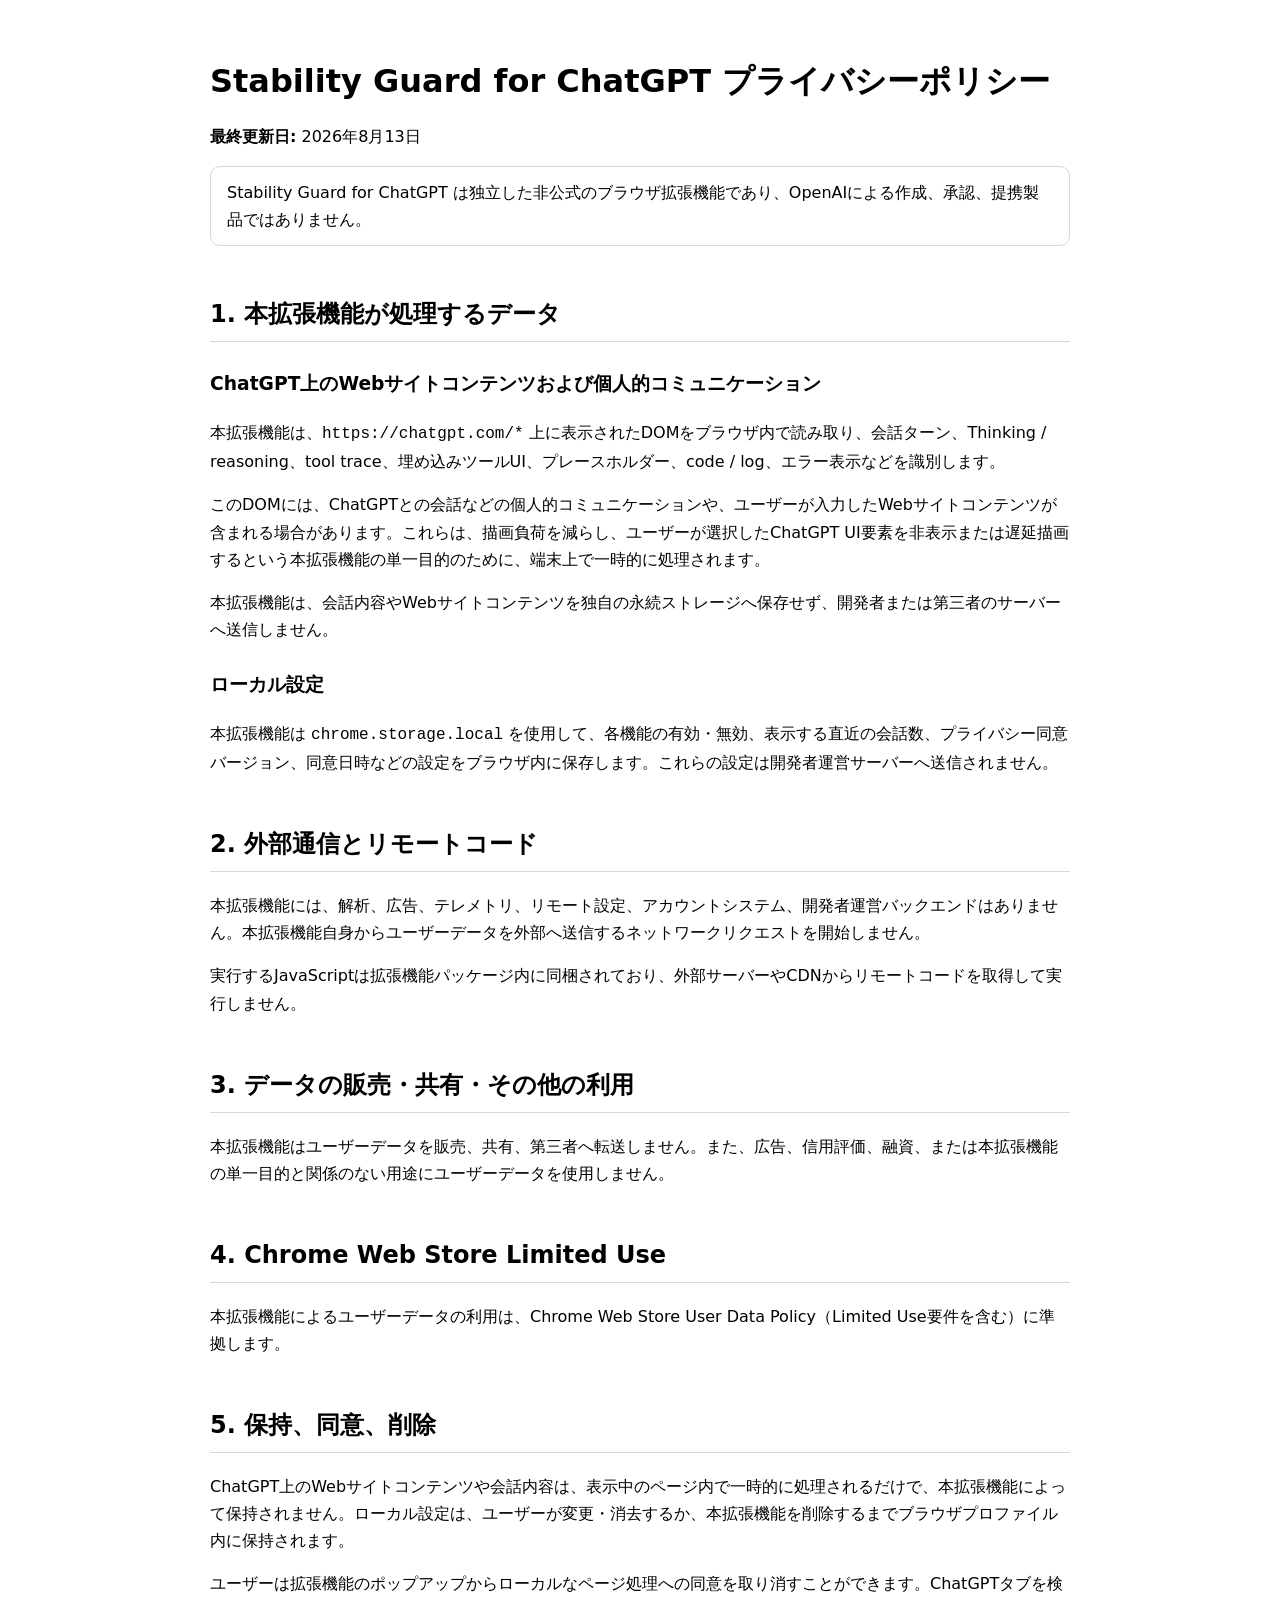
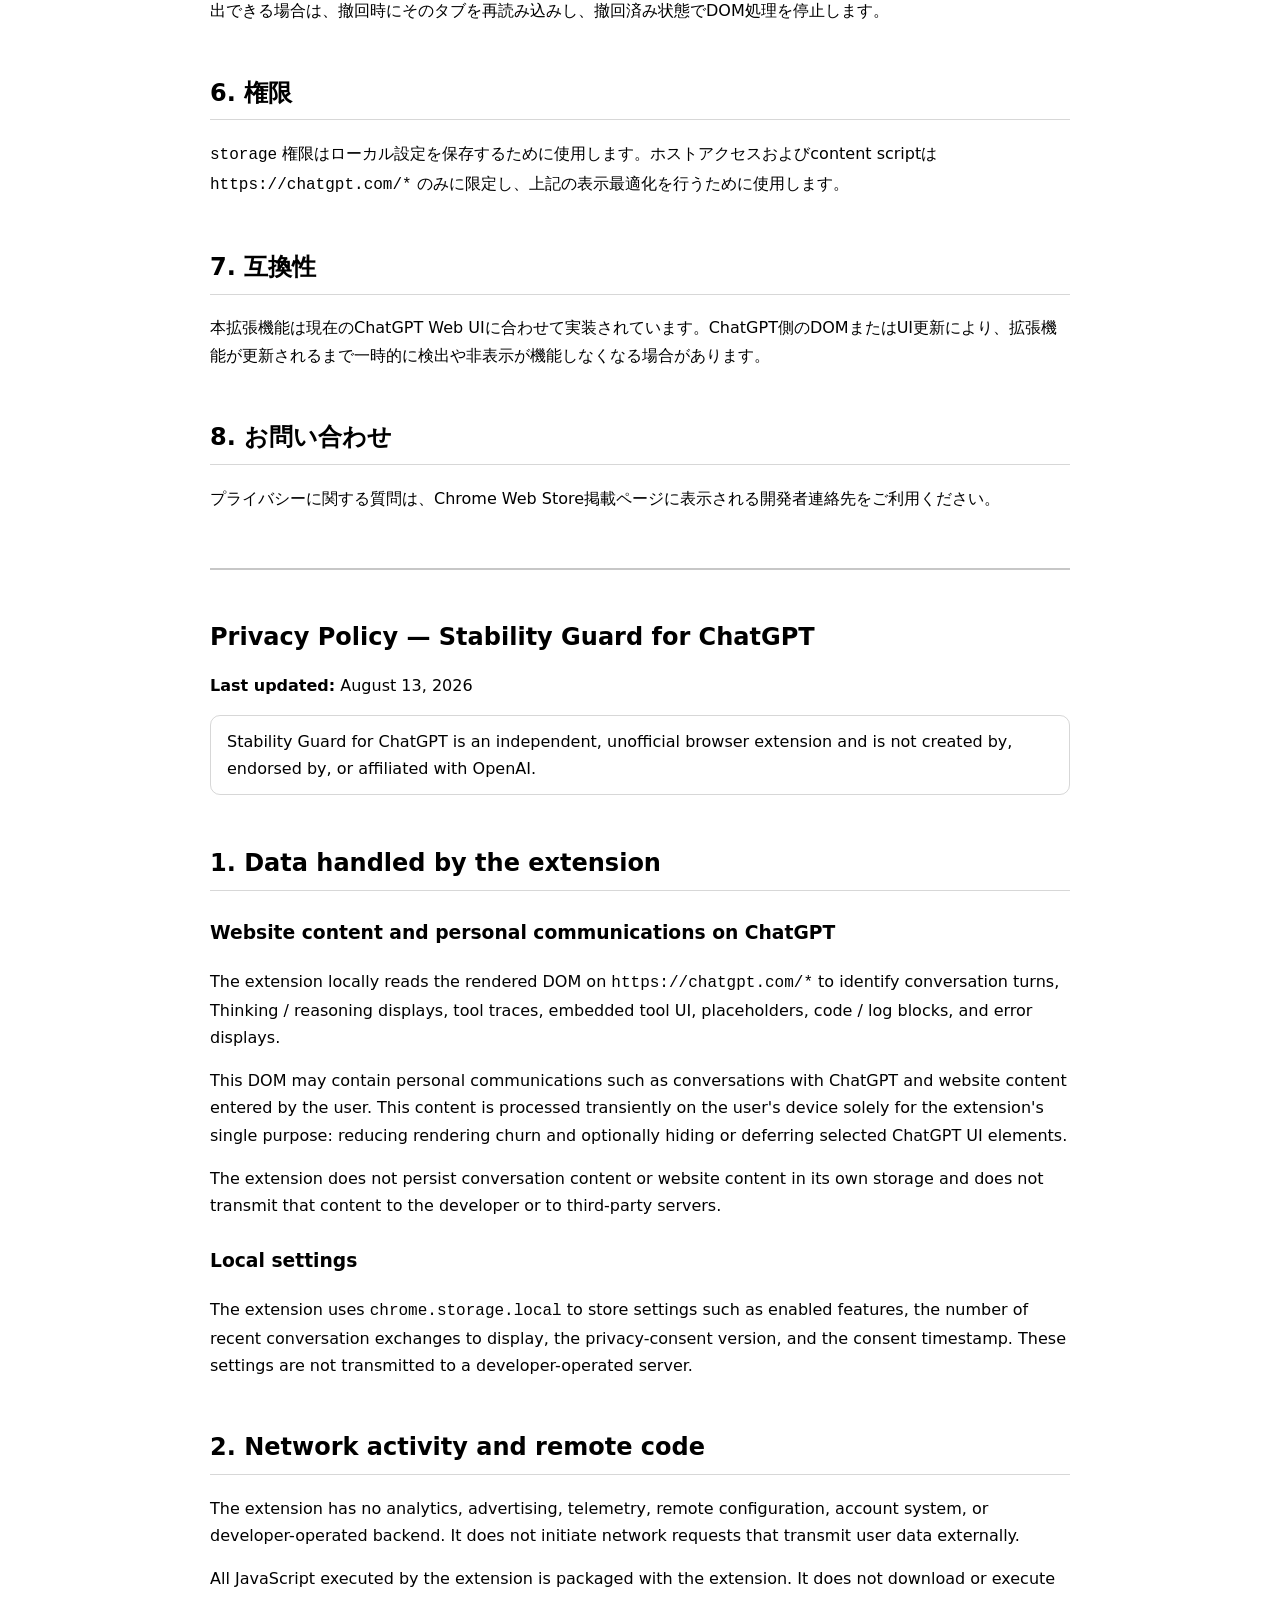
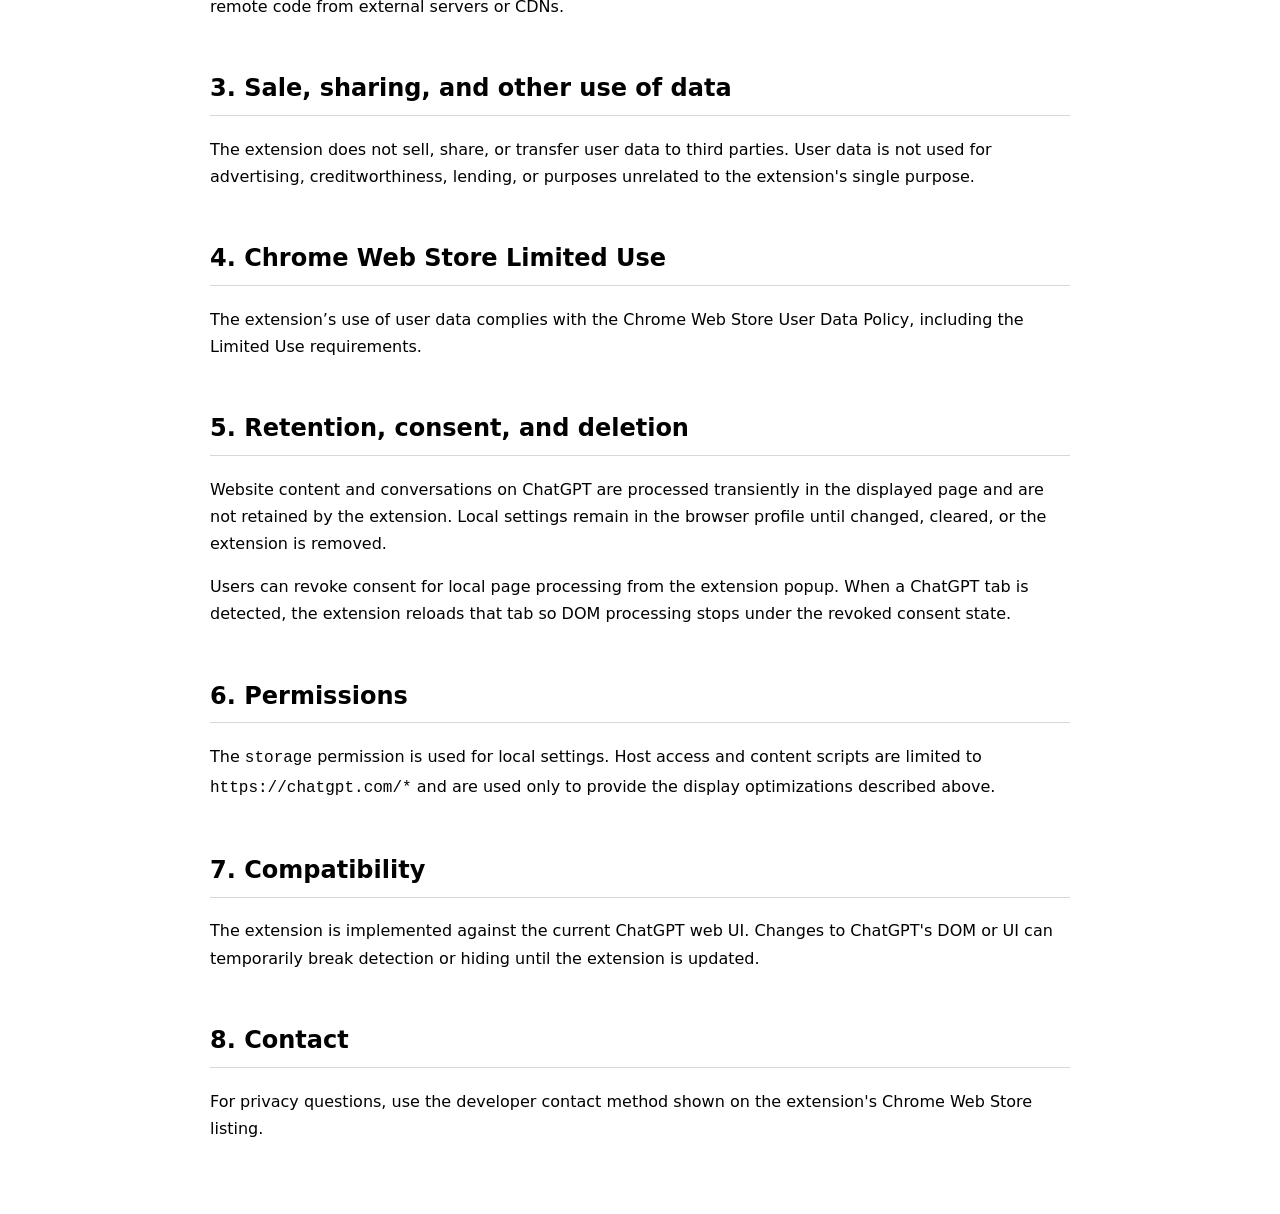
==== docs/index.html @ 3f525723 "Publish privacy policy with GitHub Pages" ====
<!doctype html>
<html lang="ja">
<head>
  <meta charset="utf-8">
  <meta name="viewport" content="width=device-width, initial-scale=1">
  <meta name="color-scheme" content="light dark">
  <title>Privacy Policy — Stability Guard for ChatGPT</title>
  <style>
    :root { font-family: system-ui, -apple-system, BlinkMacSystemFont, "Segoe UI", sans-serif; line-height: 1.7; }
    body { max-width: 860px; margin: 0 auto; padding: 40px 24px 72px; }
    h1 { line-height: 1.25; }
    h2 { margin-top: 2em; border-bottom: 1px solid #8885; padding-bottom: .25em; }
    h3 { margin-top: 1.4em; }
    code { font-family: ui-monospace, SFMono-Regular, Consolas, monospace; }
    .note { padding: 12px 16px; border: 1px solid #8885; border-radius: 10px; }
    .lang { margin-top: 3.5em; padding-top: 2em; border-top: 2px solid #8887; }
    a { color: #0b67c2; }
    @media (prefers-color-scheme: dark) { a { color: #7ab8ff; } }
  </style>
</head>
<body>
  <h1>Stability Guard for ChatGPT プライバシーポリシー</h1>
  <p><strong>最終更新日:</strong> 2026年8月13日</p>
  <p class="note">Stability Guard for ChatGPT は独立した非公式のブラウザ拡張機能であり、OpenAIによる作成、承認、提携製品ではありません。</p>

  <h2>1. 本拡張機能が処理するデータ</h2>
  <h3>ChatGPT上のWebサイトコンテンツおよび個人的コミュニケーション</h3>
  <p>本拡張機能は、<code>https://chatgpt.com/*</code> 上に表示されたDOMをブラウザ内で読み取り、会話ターン、Thinking / reasoning、tool trace、埋め込みツールUI、プレースホルダー、code / log、エラー表示などを識別します。</p>
  <p>このDOMには、ChatGPTとの会話などの個人的コミュニケーションや、ユーザーが入力したWebサイトコンテンツが含まれる場合があります。これらは、描画負荷を減らし、ユーザーが選択したChatGPT UI要素を非表示または遅延描画するという本拡張機能の単一目的のために、端末上で一時的に処理されます。</p>
  <p>本拡張機能は、会話内容やWebサイトコンテンツを独自の永続ストレージへ保存せず、開発者または第三者のサーバーへ送信しません。</p>

  <h3>ローカル設定</h3>
  <p>本拡張機能は <code>chrome.storage.local</code> を使用して、各機能の有効・無効、表示する直近の会話数、プライバシー同意バージョン、同意日時などの設定をブラウザ内に保存します。これらの設定は開発者運営サーバーへ送信されません。</p>

  <h2>2. 外部通信とリモートコード</h2>
  <p>本拡張機能には、解析、広告、テレメトリ、リモート設定、アカウントシステム、開発者運営バックエンドはありません。本拡張機能自身からユーザーデータを外部へ送信するネットワークリクエストを開始しません。</p>
  <p>実行するJavaScriptは拡張機能パッケージ内に同梱されており、外部サーバーやCDNからリモートコードを取得して実行しません。</p>

  <h2>3. データの販売・共有・その他の利用</h2>
  <p>本拡張機能はユーザーデータを販売、共有、第三者へ転送しません。また、広告、信用評価、融資、または本拡張機能の単一目的と関係のない用途にユーザーデータを使用しません。</p>

  <h2>4. Chrome Web Store Limited Use</h2>
  <p>本拡張機能によるユーザーデータの利用は、Chrome Web Store User Data Policy（Limited Use要件を含む）に準拠します。</p>

  <h2>5. 保持、同意、削除</h2>
  <p>ChatGPT上のWebサイトコンテンツや会話内容は、表示中のページ内で一時的に処理されるだけで、本拡張機能によって保持されません。ローカル設定は、ユーザーが変更・消去するか、本拡張機能を削除するまでブラウザプロファイル内に保持されます。</p>
  <p>ユーザーは拡張機能のポップアップからローカルなページ処理への同意を取り消すことができます。ChatGPTタブを検出できる場合は、撤回時にそのタブを再読み込みし、撤回済み状態でDOM処理を停止します。</p>

  <h2>6. 権限</h2>
  <p><code>storage</code> 権限はローカル設定を保存するために使用します。ホストアクセスおよびcontent scriptは <code>https://chatgpt.com/*</code> のみに限定し、上記の表示最適化を行うために使用します。</p>

  <h2>7. 互換性</h2>
  <p>本拡張機能は現在のChatGPT Web UIに合わせて実装されています。ChatGPT側のDOMまたはUI更新により、拡張機能が更新されるまで一時的に検出や非表示が機能しなくなる場合があります。</p>

  <h2>8. お問い合わせ</h2>
  <p>プライバシーに関する質問は、Chrome Web Store掲載ページに表示される開発者連絡先をご利用ください。</p>

  <section class="lang" lang="en">
    <h1>Privacy Policy — Stability Guard for ChatGPT</h1>
    <p><strong>Last updated:</strong> August 13, 2026</p>
    <p class="note">Stability Guard for ChatGPT is an independent, unofficial browser extension and is not created by, endorsed by, or affiliated with OpenAI.</p>

    <h2>1. Data handled by the extension</h2>
    <h3>Website content and personal communications on ChatGPT</h3>
    <p>The extension locally reads the rendered DOM on <code>https://chatgpt.com/*</code> to identify conversation turns, Thinking / reasoning displays, tool traces, embedded tool UI, placeholders, code / log blocks, and error displays.</p>
    <p>This DOM may contain personal communications such as conversations with ChatGPT and website content entered by the user. This content is processed transiently on the user's device solely for the extension's single purpose: reducing rendering churn and optionally hiding or deferring selected ChatGPT UI elements.</p>
    <p>The extension does not persist conversation content or website content in its own storage and does not transmit that content to the developer or to third-party servers.</p>

    <h3>Local settings</h3>
    <p>The extension uses <code>chrome.storage.local</code> to store settings such as enabled features, the number of recent conversation exchanges to display, the privacy-consent version, and the consent timestamp. These settings are not transmitted to a developer-operated server.</p>

    <h2>2. Network activity and remote code</h2>
    <p>The extension has no analytics, advertising, telemetry, remote configuration, account system, or developer-operated backend. It does not initiate network requests that transmit user data externally.</p>
    <p>All JavaScript executed by the extension is packaged with the extension. It does not download or execute remote code from external servers or CDNs.</p>

    <h2>3. Sale, sharing, and other use of data</h2>
    <p>The extension does not sell, share, or transfer user data to third parties. User data is not used for advertising, creditworthiness, lending, or purposes unrelated to the extension's single purpose.</p>

    <h2>4. Chrome Web Store Limited Use</h2>
    <p>The extension’s use of user data complies with the Chrome Web Store User Data Policy, including the Limited Use requirements.</p>

    <h2>5. Retention, consent, and deletion</h2>
    <p>Website content and conversations on ChatGPT are processed transiently in the displayed page and are not retained by the extension. Local settings remain in the browser profile until changed, cleared, or the extension is removed.</p>
    <p>Users can revoke consent for local page processing from the extension popup. When a ChatGPT tab is detected, the extension reloads that tab so DOM processing stops under the revoked consent state.</p>

    <h2>6. Permissions</h2>
    <p>The <code>storage</code> permission is used for local settings. Host access and content scripts are limited to <code>https://chatgpt.com/*</code> and are used only to provide the display optimizations described above.</p>

    <h2>7. Compatibility</h2>
    <p>The extension is implemented against the current ChatGPT web UI. Changes to ChatGPT's DOM or UI can temporarily break detection or hiding until the extension is updated.</p>

    <h2>8. Contact</h2>
    <p>For privacy questions, use the developer contact method shown on the extension's Chrome Web Store listing.</p>
  </section>
</body>
</html>
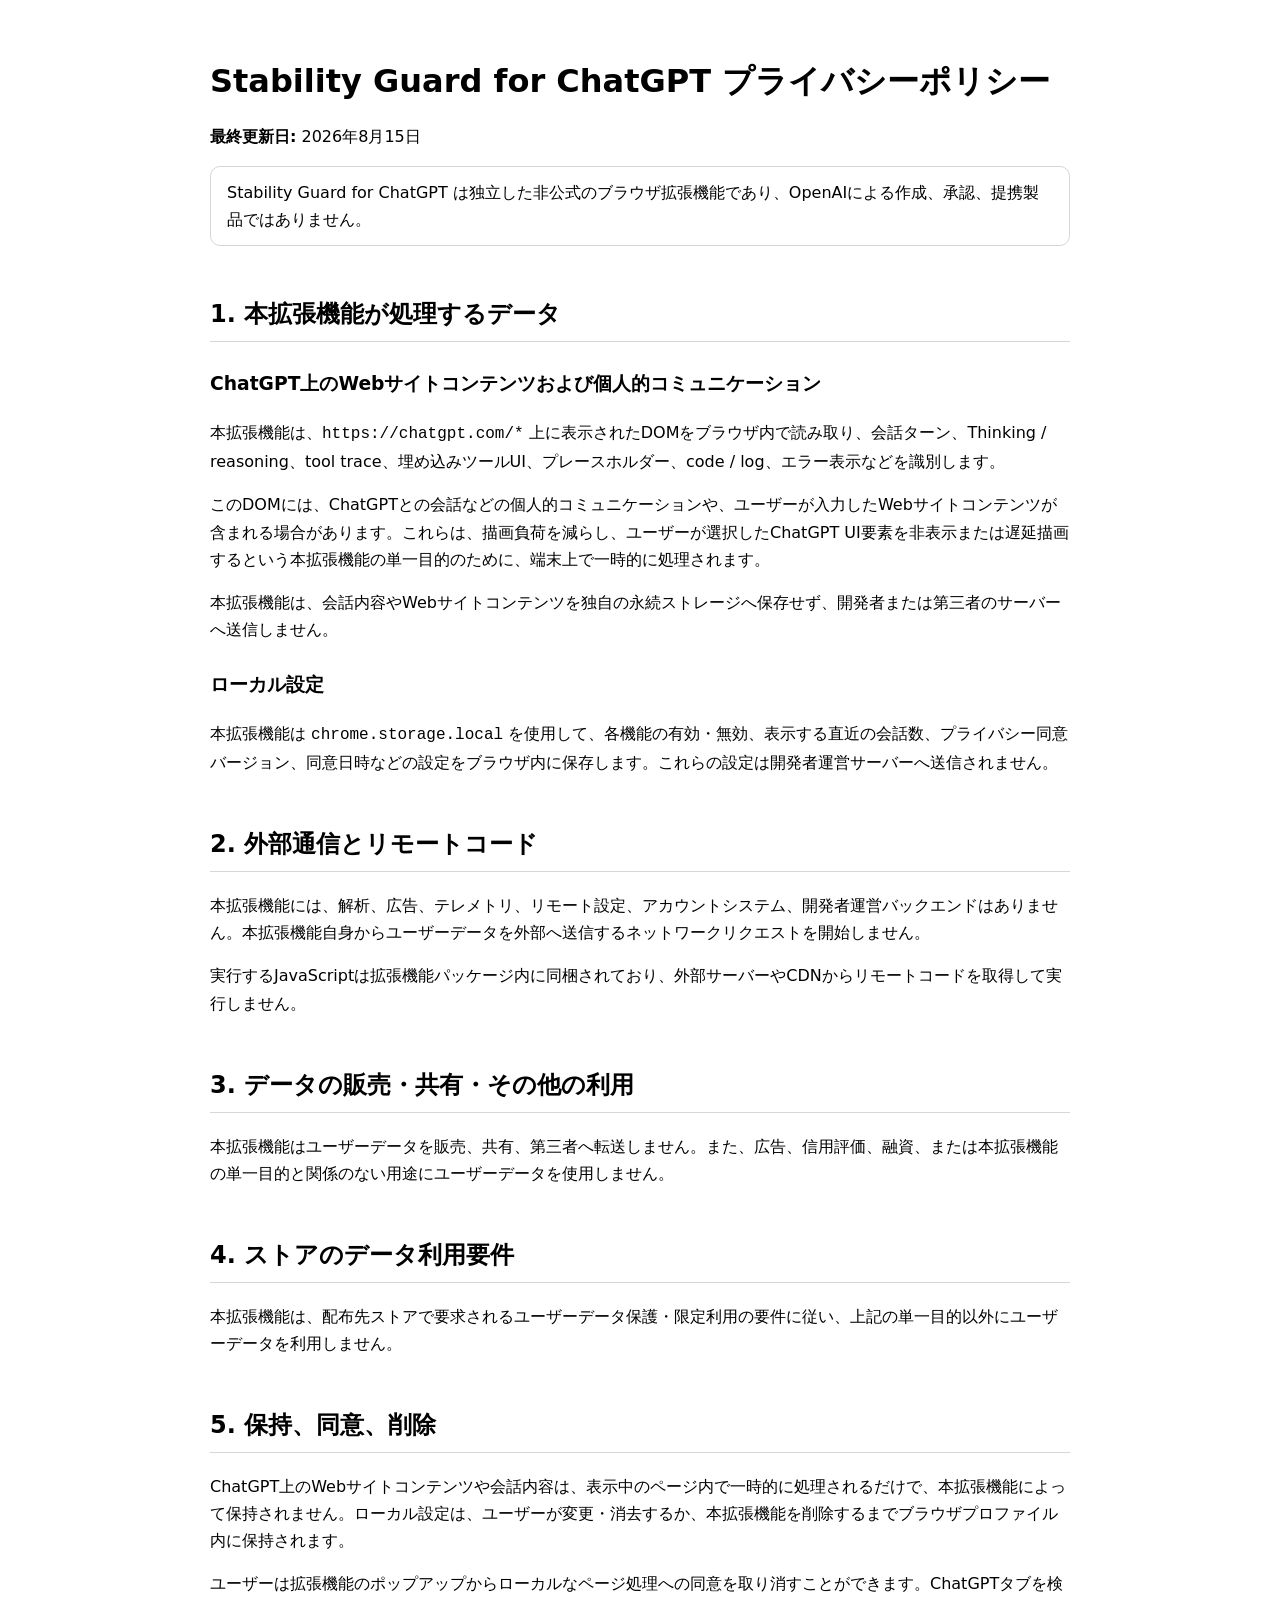
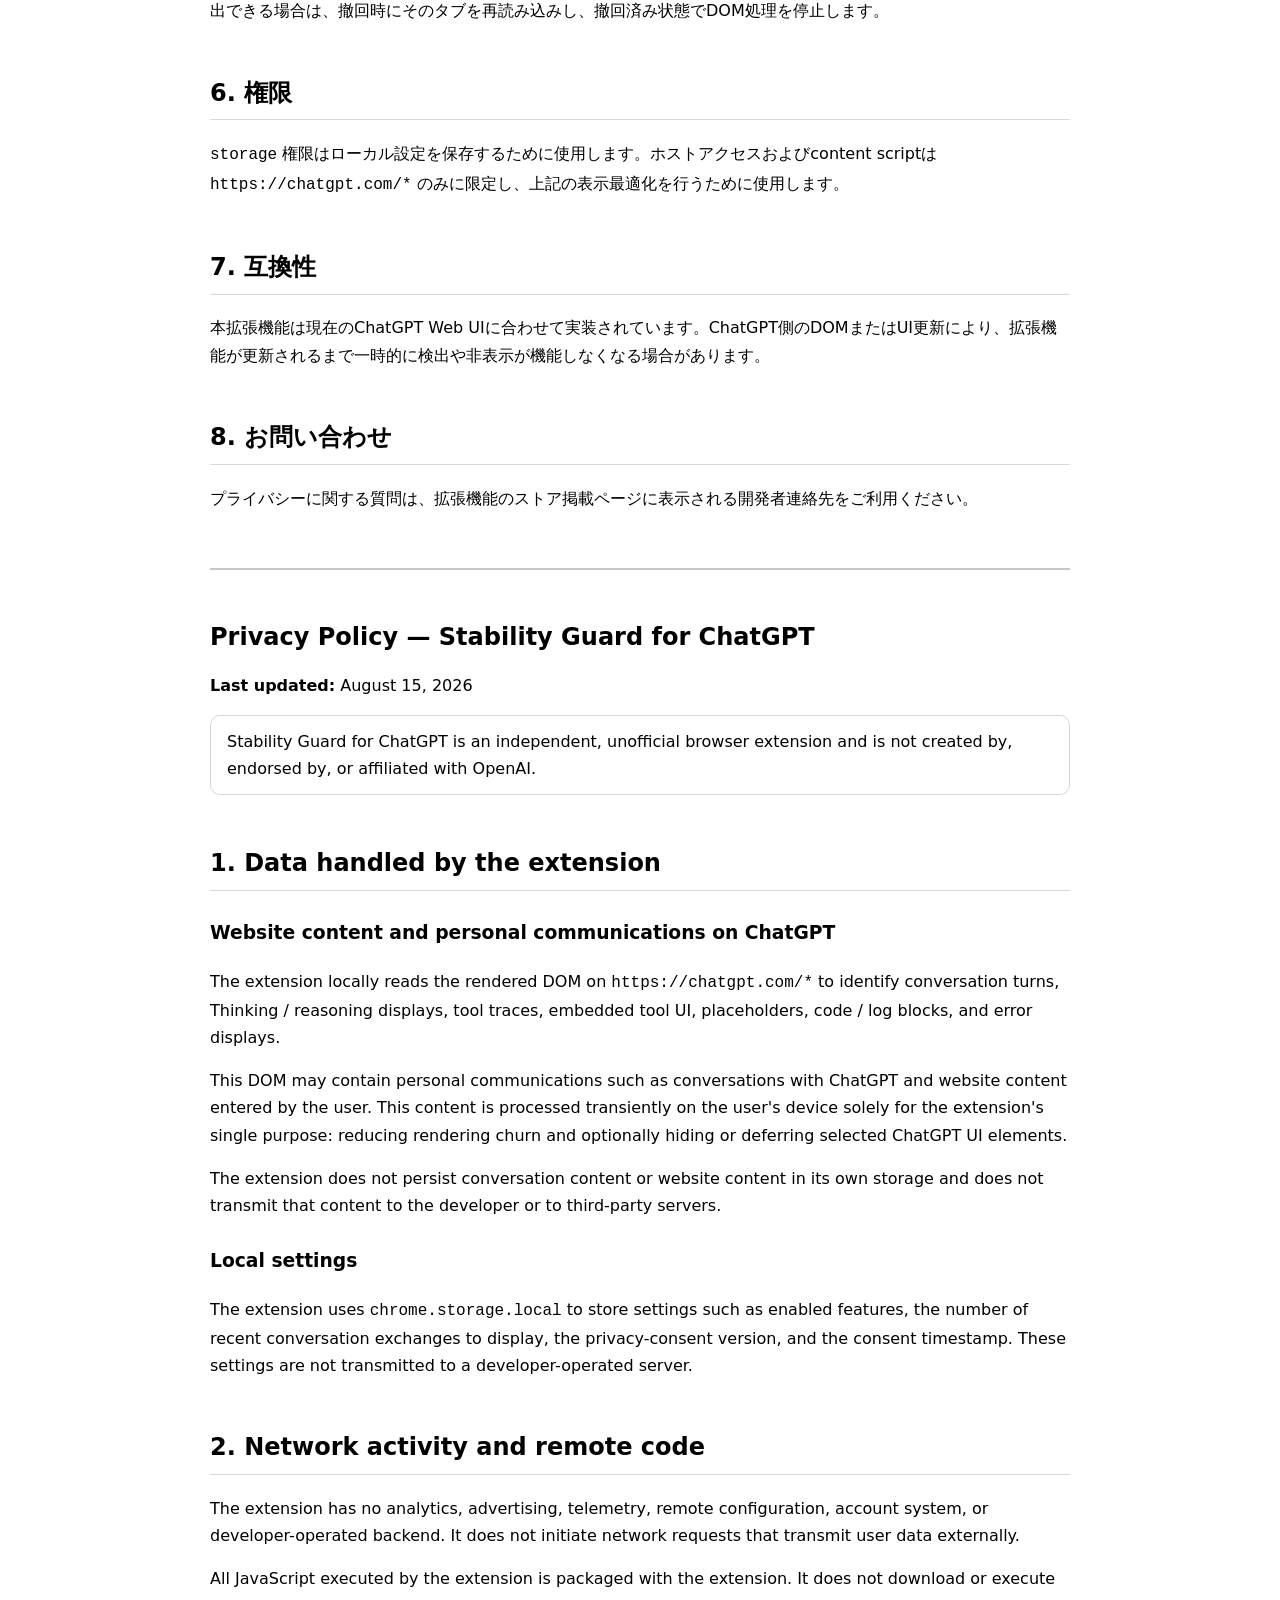
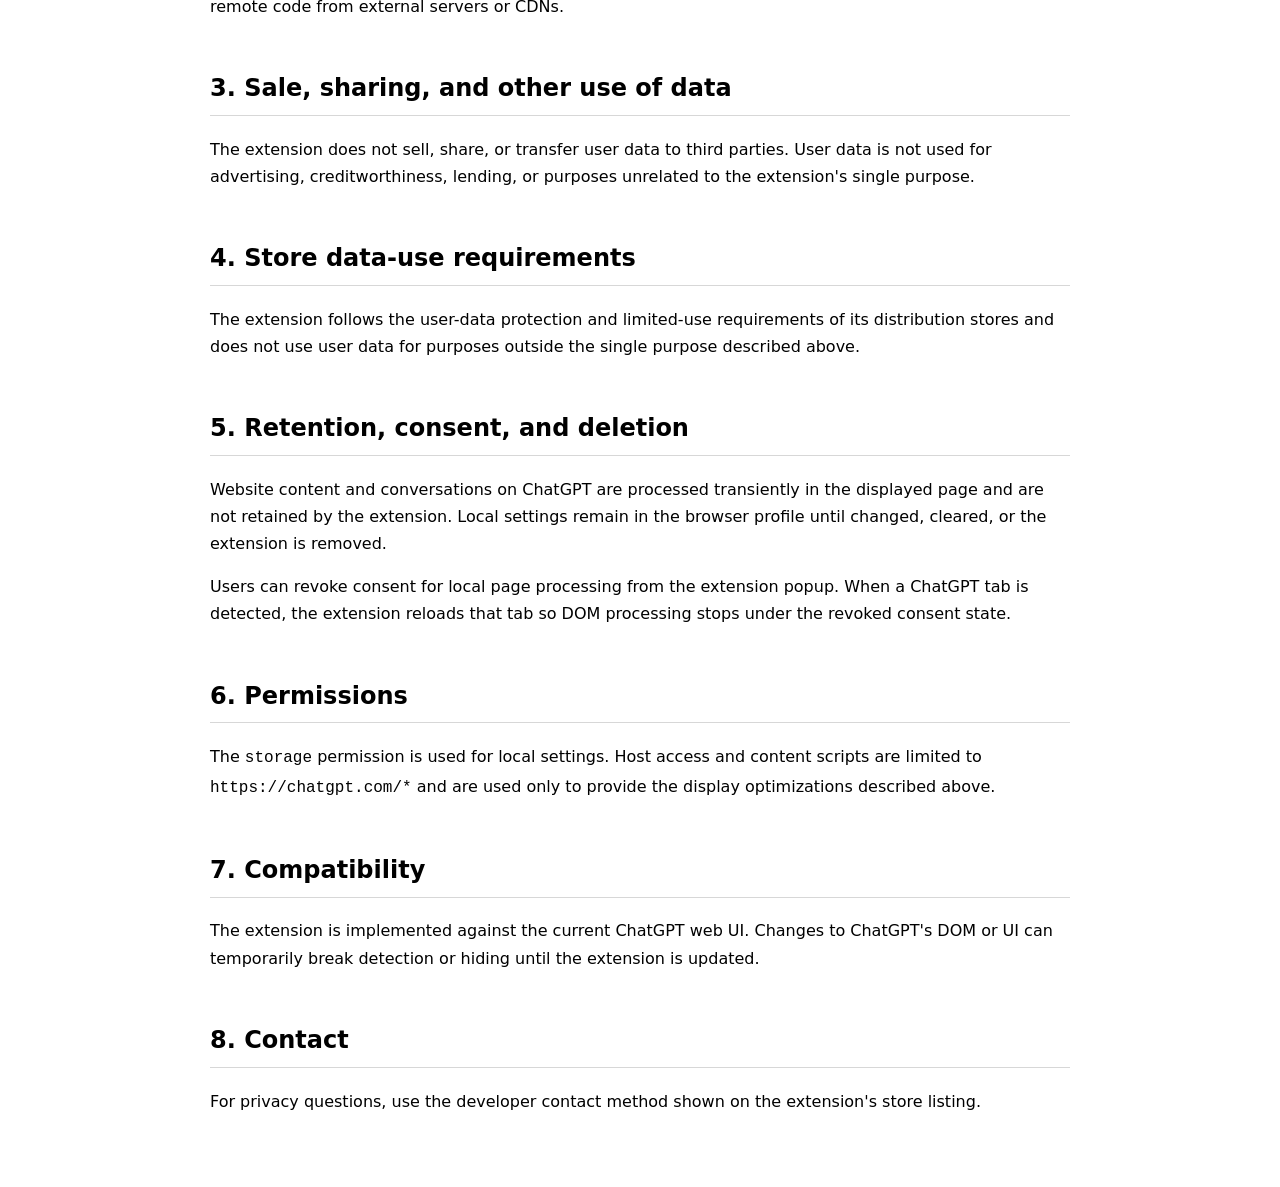
==== commit 928d7653: "Prepare Edge store privacy metadata" ====
--- a/docs/index.html
+++ b/docs/index.html
@@ -20,7 +20,7 @@
 </head>
 <body>
   <h1>Stability Guard for ChatGPT プライバシーポリシー</h1>
-  <p><strong>最終更新日:</strong> 2026年8月13日</p>
+  <p><strong>最終更新日:</strong> 2026年8月15日</p>
   <p class="note">Stability Guard for ChatGPT は独立した非公式のブラウザ拡張機能であり、OpenAIによる作成、承認、提携製品ではありません。</p>
 
   <h2>1. 本拡張機能が処理するデータ</h2>
@@ -39,8 +39,8 @@
   <h2>3. データの販売・共有・その他の利用</h2>
   <p>本拡張機能はユーザーデータを販売、共有、第三者へ転送しません。また、広告、信用評価、融資、または本拡張機能の単一目的と関係のない用途にユーザーデータを使用しません。</p>
 
-  <h2>4. Chrome Web Store Limited Use</h2>
-  <p>本拡張機能によるユーザーデータの利用は、Chrome Web Store User Data Policy（Limited Use要件を含む）に準拠します。</p>
+  <h2>4. ストアのデータ利用要件</h2>
+  <p>本拡張機能は、配布先ストアで要求されるユーザーデータ保護・限定利用の要件に従い、上記の単一目的以外にユーザーデータを利用しません。</p>
 
   <h2>5. 保持、同意、削除</h2>
   <p>ChatGPT上のWebサイトコンテンツや会話内容は、表示中のページ内で一時的に処理されるだけで、本拡張機能によって保持されません。ローカル設定は、ユーザーが変更・消去するか、本拡張機能を削除するまでブラウザプロファイル内に保持されます。</p>
@@ -53,11 +53,11 @@
   <p>本拡張機能は現在のChatGPT Web UIに合わせて実装されています。ChatGPT側のDOMまたはUI更新により、拡張機能が更新されるまで一時的に検出や非表示が機能しなくなる場合があります。</p>
 
   <h2>8. お問い合わせ</h2>
-  <p>プライバシーに関する質問は、Chrome Web Store掲載ページに表示される開発者連絡先をご利用ください。</p>
+  <p>プライバシーに関する質問は、拡張機能のストア掲載ページに表示される開発者連絡先をご利用ください。</p>
 
   <section class="lang" lang="en">
     <h1>Privacy Policy — Stability Guard for ChatGPT</h1>
-    <p><strong>Last updated:</strong> August 13, 2026</p>
+    <p><strong>Last updated:</strong> August 15, 2026</p>
     <p class="note">Stability Guard for ChatGPT is an independent, unofficial browser extension and is not created by, endorsed by, or affiliated with OpenAI.</p>
 
     <h2>1. Data handled by the extension</h2>
@@ -76,8 +76,8 @@
     <h2>3. Sale, sharing, and other use of data</h2>
     <p>The extension does not sell, share, or transfer user data to third parties. User data is not used for advertising, creditworthiness, lending, or purposes unrelated to the extension's single purpose.</p>
 
-    <h2>4. Chrome Web Store Limited Use</h2>
-    <p>The extension’s use of user data complies with the Chrome Web Store User Data Policy, including the Limited Use requirements.</p>
+    <h2>4. Store data-use requirements</h2>
+    <p>The extension follows the user-data protection and limited-use requirements of its distribution stores and does not use user data for purposes outside the single purpose described above.</p>
 
     <h2>5. Retention, consent, and deletion</h2>
     <p>Website content and conversations on ChatGPT are processed transiently in the displayed page and are not retained by the extension. Local settings remain in the browser profile until changed, cleared, or the extension is removed.</p>
@@ -90,7 +90,7 @@
     <p>The extension is implemented against the current ChatGPT web UI. Changes to ChatGPT's DOM or UI can temporarily break detection or hiding until the extension is updated.</p>
 
     <h2>8. Contact</h2>
-    <p>For privacy questions, use the developer contact method shown on the extension's Chrome Web Store listing.</p>
+    <p>For privacy questions, use the developer contact method shown on the extension's store listing.</p>
   </section>
 </body>
 </html>
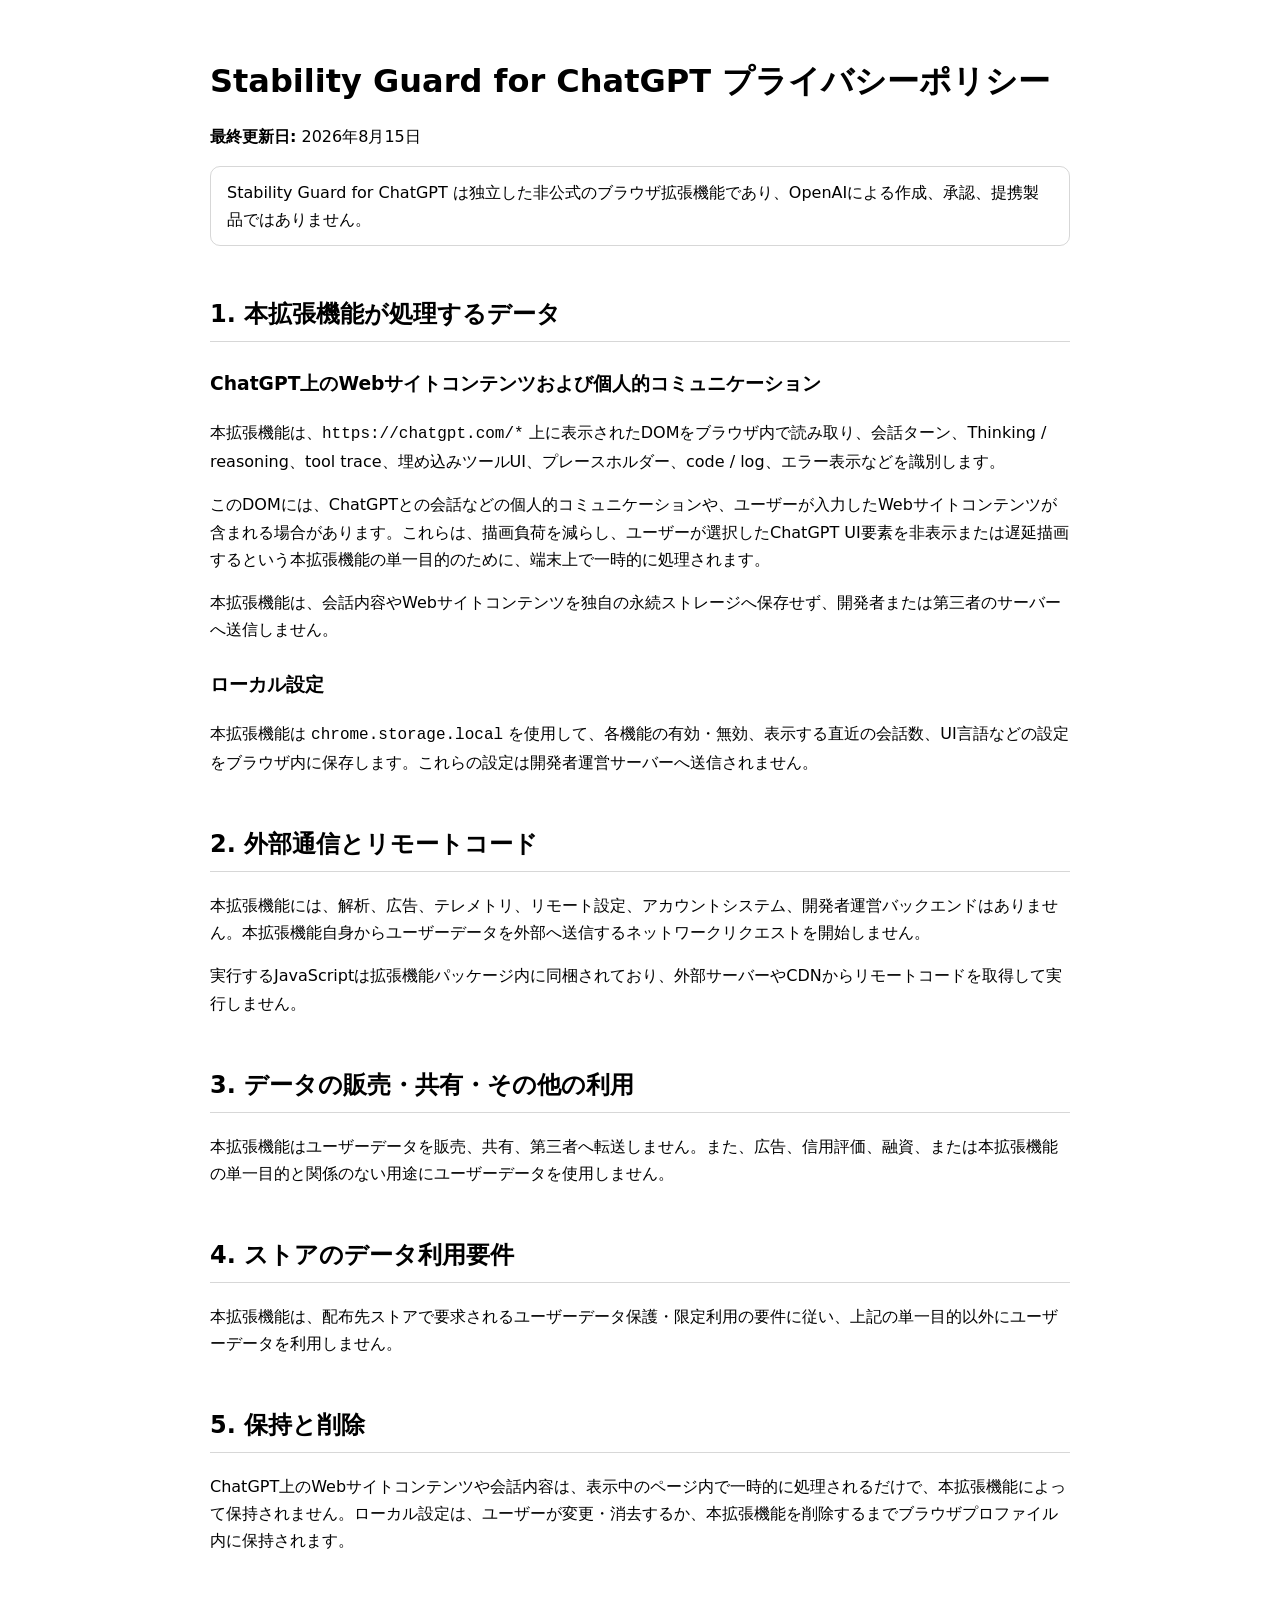
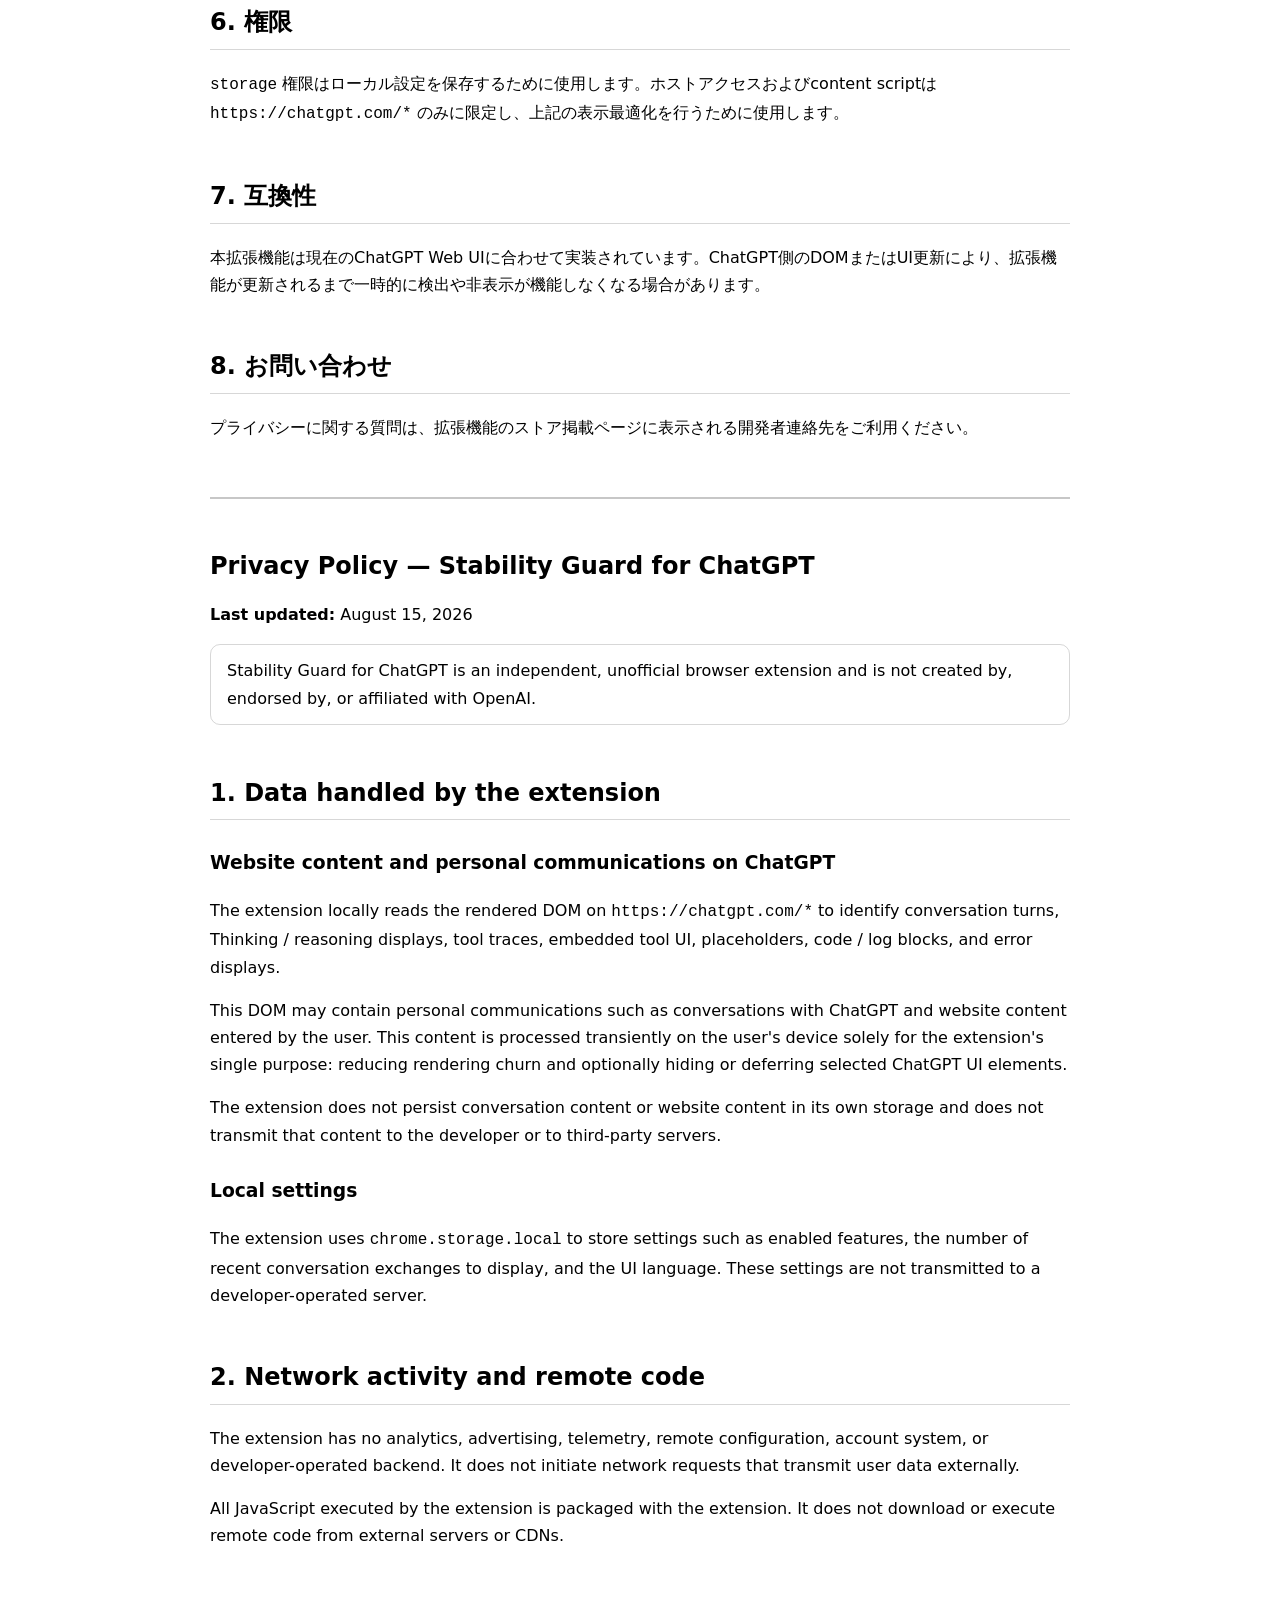
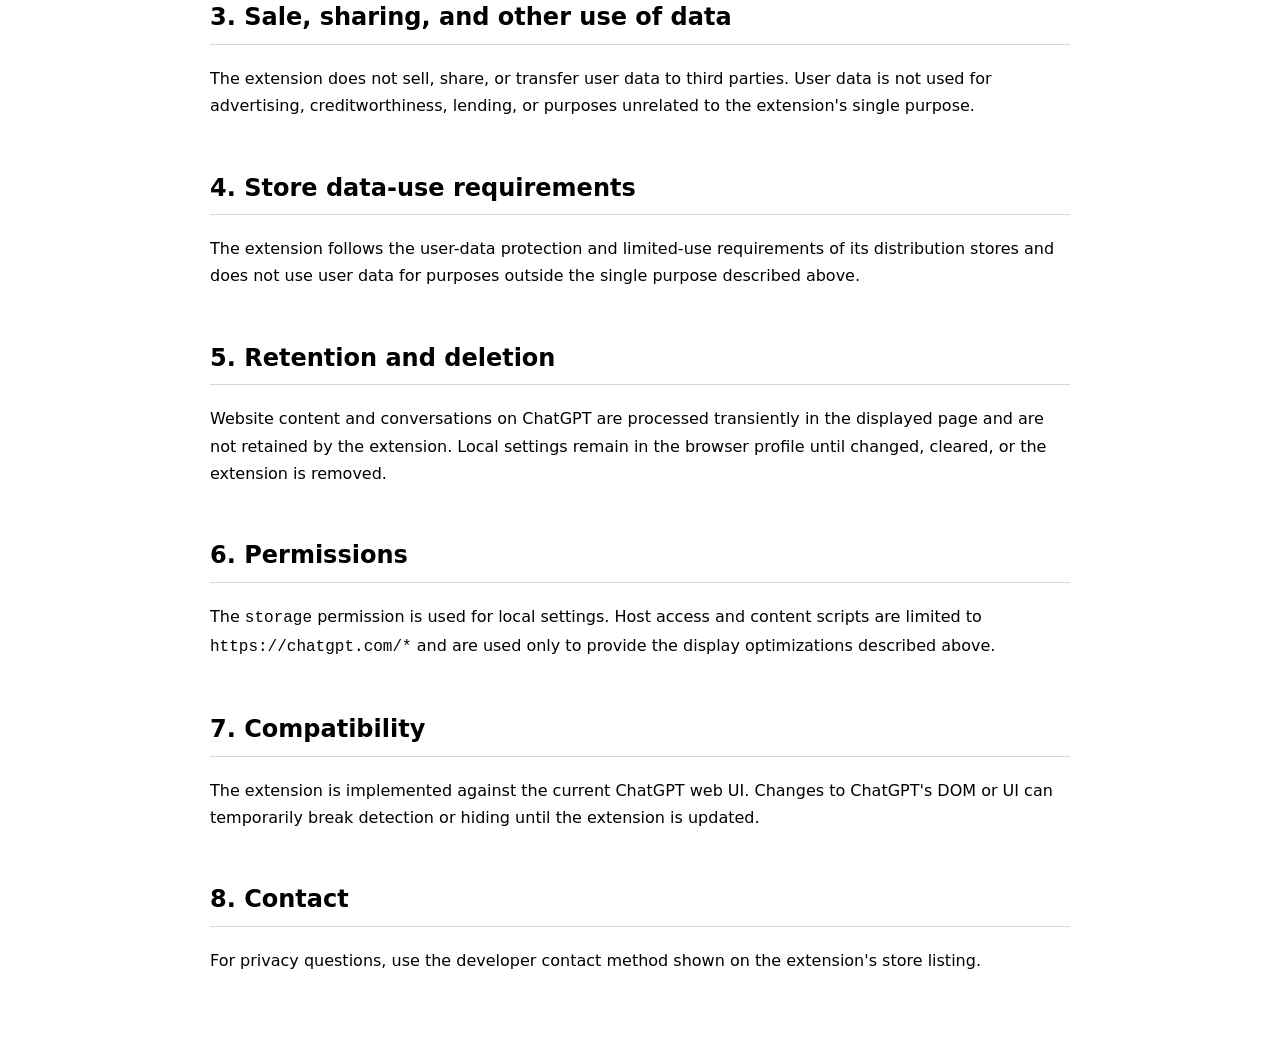
==== commit 06190de2: "Release Stability Guard for ChatGPT 1.0.18" ====
--- a/docs/index.html
+++ b/docs/index.html
@@ -30,7 +30,7 @@
   <p>本拡張機能は、会話内容やWebサイトコンテンツを独自の永続ストレージへ保存せず、開発者または第三者のサーバーへ送信しません。</p>
 
   <h3>ローカル設定</h3>
-  <p>本拡張機能は <code>chrome.storage.local</code> を使用して、各機能の有効・無効、表示する直近の会話数、プライバシー同意バージョン、同意日時などの設定をブラウザ内に保存します。これらの設定は開発者運営サーバーへ送信されません。</p>
+  <p>本拡張機能は <code>chrome.storage.local</code> を使用して、各機能の有効・無効、表示する直近の会話数、UI言語などの設定をブラウザ内に保存します。これらの設定は開発者運営サーバーへ送信されません。</p>
 
   <h2>2. 外部通信とリモートコード</h2>
   <p>本拡張機能には、解析、広告、テレメトリ、リモート設定、アカウントシステム、開発者運営バックエンドはありません。本拡張機能自身からユーザーデータを外部へ送信するネットワークリクエストを開始しません。</p>
@@ -42,9 +42,8 @@
   <h2>4. ストアのデータ利用要件</h2>
   <p>本拡張機能は、配布先ストアで要求されるユーザーデータ保護・限定利用の要件に従い、上記の単一目的以外にユーザーデータを利用しません。</p>
 
-  <h2>5. 保持、同意、削除</h2>
+  <h2>5. 保持と削除</h2>
   <p>ChatGPT上のWebサイトコンテンツや会話内容は、表示中のページ内で一時的に処理されるだけで、本拡張機能によって保持されません。ローカル設定は、ユーザーが変更・消去するか、本拡張機能を削除するまでブラウザプロファイル内に保持されます。</p>
-  <p>ユーザーは拡張機能のポップアップからローカルなページ処理への同意を取り消すことができます。ChatGPTタブを検出できる場合は、撤回時にそのタブを再読み込みし、撤回済み状態でDOM処理を停止します。</p>
 
   <h2>6. 権限</h2>
   <p><code>storage</code> 権限はローカル設定を保存するために使用します。ホストアクセスおよびcontent scriptは <code>https://chatgpt.com/*</code> のみに限定し、上記の表示最適化を行うために使用します。</p>
@@ -67,7 +66,7 @@
     <p>The extension does not persist conversation content or website content in its own storage and does not transmit that content to the developer or to third-party servers.</p>
 
     <h3>Local settings</h3>
-    <p>The extension uses <code>chrome.storage.local</code> to store settings such as enabled features, the number of recent conversation exchanges to display, the privacy-consent version, and the consent timestamp. These settings are not transmitted to a developer-operated server.</p>
+    <p>The extension uses <code>chrome.storage.local</code> to store settings such as enabled features, the number of recent conversation exchanges to display, and the UI language. These settings are not transmitted to a developer-operated server.</p>
 
     <h2>2. Network activity and remote code</h2>
     <p>The extension has no analytics, advertising, telemetry, remote configuration, account system, or developer-operated backend. It does not initiate network requests that transmit user data externally.</p>
@@ -79,9 +78,8 @@
     <h2>4. Store data-use requirements</h2>
     <p>The extension follows the user-data protection and limited-use requirements of its distribution stores and does not use user data for purposes outside the single purpose described above.</p>
 
-    <h2>5. Retention, consent, and deletion</h2>
+    <h2>5. Retention and deletion</h2>
     <p>Website content and conversations on ChatGPT are processed transiently in the displayed page and are not retained by the extension. Local settings remain in the browser profile until changed, cleared, or the extension is removed.</p>
-    <p>Users can revoke consent for local page processing from the extension popup. When a ChatGPT tab is detected, the extension reloads that tab so DOM processing stops under the revoked consent state.</p>
 
     <h2>6. Permissions</h2>
     <p>The <code>storage</code> permission is used for local settings. Host access and content scripts are limited to <code>https://chatgpt.com/*</code> and are used only to provide the display optimizations described above.</p>
